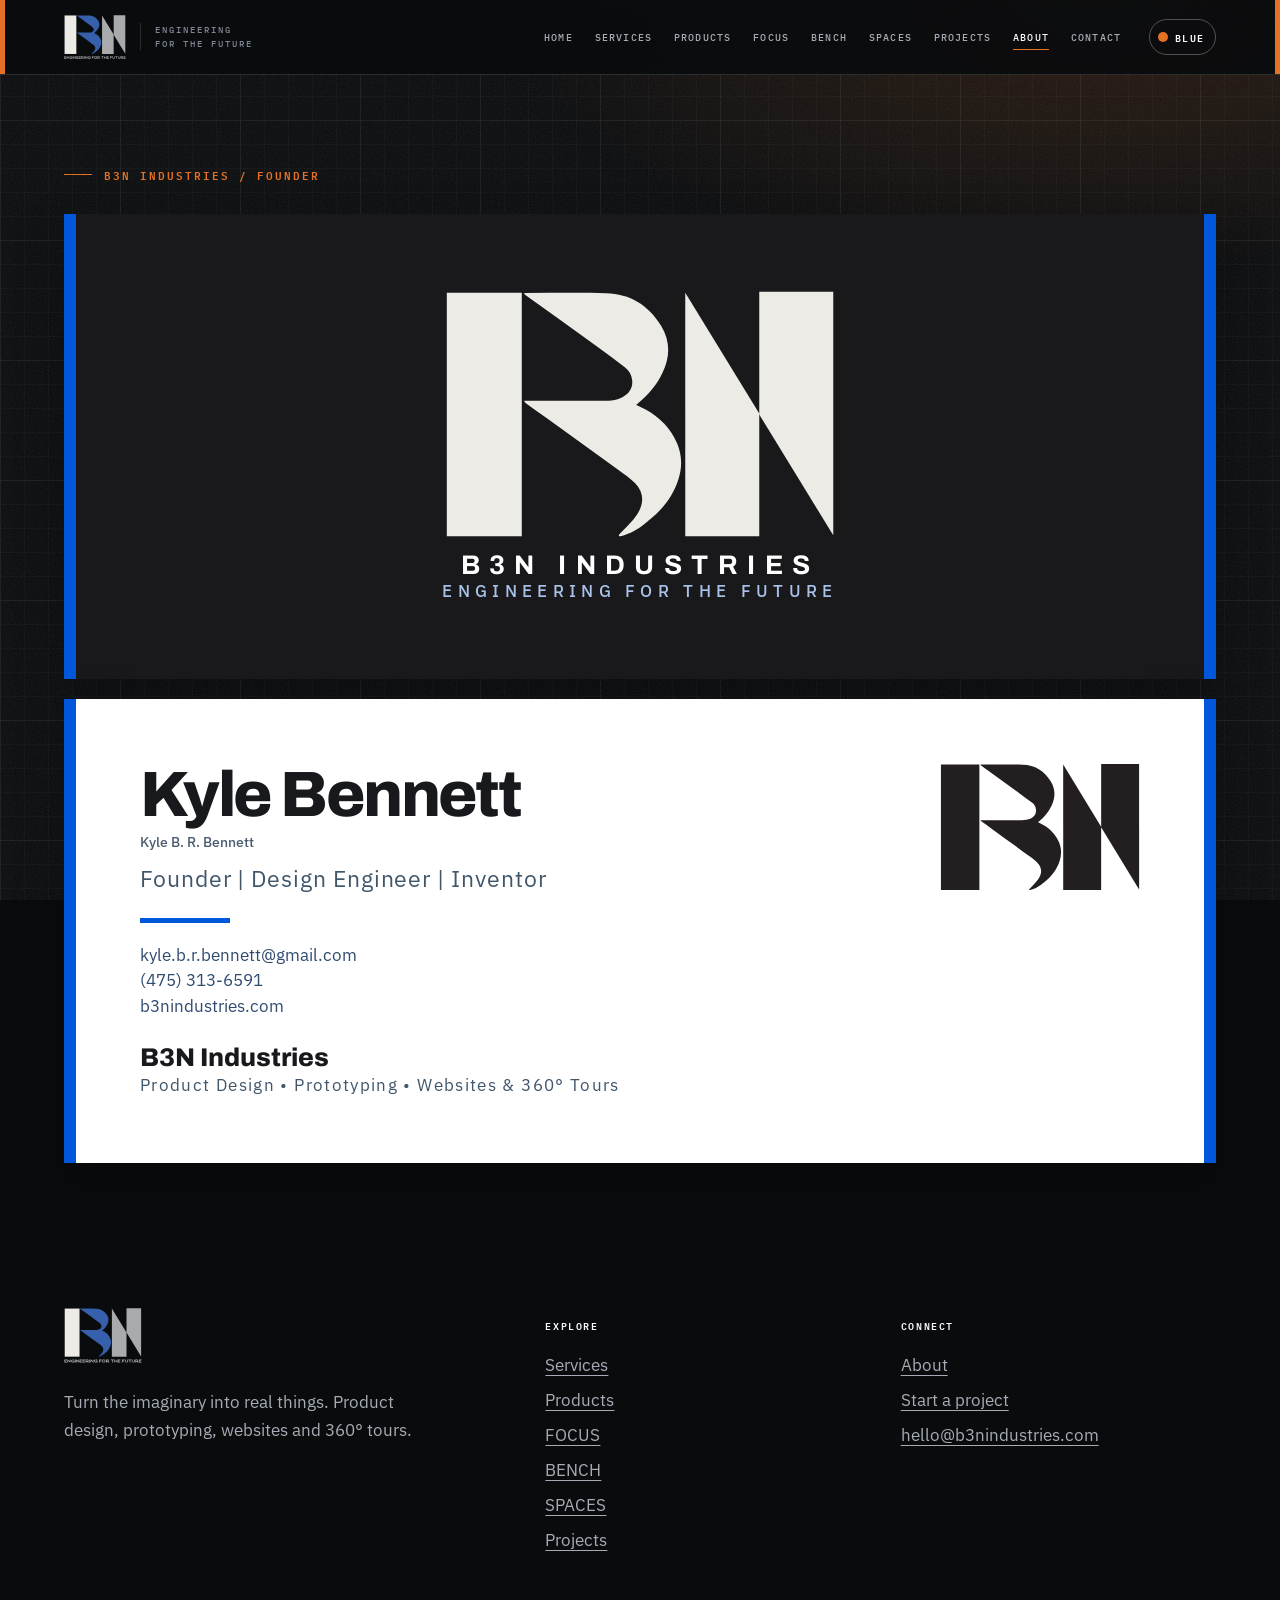
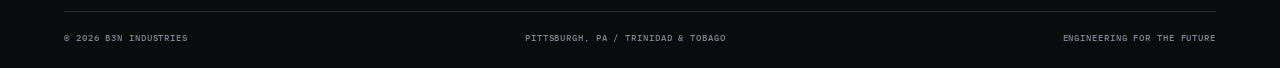
==== about.html @ bd6334d2 "Launch redesigned B3N website and FOCUS page Adds the complete company site, dedicated FOCUS page, B" ====
<!doctype html>
<html lang="en">
  <head>
    <meta charset="utf-8" />
    <meta name="viewport" content="width=device-width,initial-scale=1" />
    <title>
      Kyle Bennett | Founder, Design Engineer &amp; Inventor | B3N Industries
    </title>
    <meta
      name="description"
      content="Kyle B. R. Bennett is the founder, design engineer and inventor behind B3N Industries. View his business card and explore product design, prototyping, websites and 360° tours."
    />
    <meta name="robots" content="index,follow,max-image-preview:large" />
    <link rel="canonical" href="https://b3nindustries.com/about.html" />
    <meta property="og:type" content="profile" />
    <meta property="og:site_name" content="B3N Industries" />
    <meta
      property="og:title"
      content="Kyle Bennett | Founder, Design Engineer &amp; Inventor"
    />
    <meta
      property="og:description"
      content="Meet the founder of B3N Industries: product design, prototyping, websites and 360° tours."
    />
    <meta property="og:url" content="https://b3nindustries.com/about.html" />
    <meta
      property="og:image"
      content="https://b3nindustries.com/images/b3n-card-og.png"
    />
    <meta name="twitter:card" content="summary_large_image" />
    <meta name="theme-color" content="#090b0d" />
    <link
      rel="icon"
      href="images/brand/b3n-mark-bone.svg"
      type="image/svg+xml"
    />
    <link rel="preconnect" href="https://fonts.googleapis.com" />
    <link rel="preconnect" href="https://fonts.gstatic.com" crossorigin />
    <link
      href="https://fonts.googleapis.com/css2?family=Archivo:wdth,wght@100..125,400..900&amp;family=IBM+Plex+Mono:wght@400;500;600&amp;family=IBM+Plex+Sans:wght@300;400;500;600&amp;display=swap"
      rel="stylesheet"
    />
    <link rel="stylesheet" href="stylesheet.css" />
    <script>
      try {
        document.documentElement.classList.add("js");
        if (localStorage.getItem("b3n-theme") === "blue")
          document.documentElement.setAttribute("data-theme", "blue");
      } catch (e) {}
    </script>
    <script src="script.js" defer></script>
    <script type="application/ld+json">
      {
        "@context": "https://schema.org",
        "@type": "ProfilePage",
        "@id": "https://b3nindustries.com/about.html#profile",
        "url": "https://b3nindustries.com/about.html",
        "name": "Kyle Bennett at B3N Industries",
        "mainEntity": {
          "@type": "Person",
          "@id": "https://b3nindustries.com/about.html#kyle-bennett",
          "name": "Kyle B. R. Bennett",
          "alternateName": "Kyle Bennett",
          "url": "https://b3nindustries.com/about.html",
          "jobTitle": "Founder, Design Engineer and Inventor",
          "description": "Founder, design engineer and inventor at B3N Industries, working in product design, prototyping, websites and 360-degree tours.",
          "worksFor": { "@id": "https://b3nindustries.com/#organization" },
          "email": "kyle.b.r.bennett@gmail.com",
          "telephone": "+1-475-313-6591"
        }
      }
    </script>
  </head>
  <body>
    <a class="skip-link" href="#main-content">Skip to main content</a>
    <nav class="site-nav" aria-label="Main navigation">
      <div class="shell nav-inner">
        <a class="brand" href="index.html" aria-label="B3N Industries home"
          ><img
            src="images/brand/b3n-logo-onink.svg"
            alt="B3N Industries"
          /><span>Engineering<br />for the future</span></a
        ><button
          class="menu-toggle"
          type="button"
          data-menu-toggle
          aria-controls="primary-menu"
          aria-expanded="false"
        >
          Menu
        </button>
        <div class="nav-links" id="primary-menu" data-nav-links>
          <a href="index.html">Home</a><a href="services.html">Services</a
          ><a href="products.html">Products</a><a href="focus.html">FOCUS</a
          ><a href="bench.html">BENCH</a><a href="spaces.html">SPACES</a
          ><a href="projects.html">Projects</a
          ><a href="about.html" aria-current="page">About</a
          ><a href="contact.html">Contact</a>
        </div>
        <button
          class="theme-toggle"
          type="button"
          data-theme-toggle
          aria-label="Switch to blue theme"
        >
          <span class="theme-toggle__dot" aria-hidden="true"></span>
          <span class="t-blue">Blue</span><span class="t-signal">Orange</span>
        </button>
      </div>
    </nav>
    <main id="main-content" tabindex="-1" class="about-card-page">
      <div class="shell">
        <p class="eyebrow">B3N Industries / Founder</p>
        <div
          class="business-card business-card-front"
          aria-label="B3N Industries business card front"
        >
          <img
            src="images/brand/b3n-mark-bone.svg"
            alt="B3N Industries geometric BN logo"
          />
          <p>B3N Industries</p>
          <span>Engineering for the future</span>
        </div>
        <article
          class="business-card business-card-back"
          id="kyle-bennett"
          aria-labelledby="founder-name"
        >
          <div class="business-card-identity">
            <div>
              <h1 id="founder-name">Kyle Bennett</h1>
              <p class="founder-full-name">Kyle B. R. Bennett</p>
              <p class="founder-role">
                Founder <span aria-hidden="true">|</span> Design Engineer
                <span aria-hidden="true">|</span> Inventor
              </p>
              <div class="business-card-rule" aria-hidden="true"></div>
              <address>
                <a href="mailto:kyle.b.r.bennett@gmail.com"
                  >kyle.b.r.bennett@gmail.com</a
                ><a href="tel:+14753136591">(475) 313-6591</a
                ><a href="index.html">b3nindustries.com</a>
              </address>
            </div>
            <img
              src="images/brand/b3n-logo-black.svg"
              alt="B3N Industries logo"
            />
          </div>
          <div class="business-card-services">
            <h2>B3N Industries</h2>
            <p>
              Product Design <span aria-hidden="true">•</span> Prototyping
              <span aria-hidden="true">•</span> Websites &amp; 360° Tours
            </p>
          </div>
        </article>
      </div>
    </main>
    <footer>
      <div class="footer-grid">
        <div class="footer-brand">
          <img src="images/brand/b3n-logo-onink.svg" alt="B3N Industries" />
          <p>
            Turn the imaginary into real things. Product design, prototyping,
            websites and 360° tours.
          </p>
        </div>
        <div>
          <h2>Explore</h2>
          <ul>
            <li><a href="services.html">Services</a></li>
            <li><a href="products.html">Products</a></li>
            <li><a href="focus.html">FOCUS</a></li>
            <li><a href="bench.html">BENCH</a></li>
            <li><a href="spaces.html">SPACES</a></li>
            <li><a href="projects.html">Projects</a></li>
          </ul>
        </div>
        <div>
          <h2>Connect</h2>
          <ul>
            <li><a href="about.html">About</a></li>
            <li><a href="contact.html">Start a project</a></li>
            <li>
              <a href="mailto:hello@b3nindustries.com"
                >hello@b3nindustries.com</a
              >
            </li>
          </ul>
        </div>
      </div>
      <div class="footer-base">
        <span>© 2026 B3N Industries</span
        ><span>Pittsburgh, PA / Trinidad &amp; Tobago</span
        ><span>Engineering for the future</span>
      </div>
    </footer>
  </body>
</html>
---- stylesheet.css ----
:root {
  --ink: #090b0d;
  --ink-2: #111419;
  --paper: #f8f9fc;
  --muted: #a6acb5;
  --faint: #7e8792;
  --orange: #e57224;
  --blue: #0057d9;
  --site-accent: #e57224;
  --accent: var(--site-accent);
  --accent-ink: #17110d;
  --line: rgba(241, 238, 232, 0.15);
  --line-strong: rgba(241, 238, 232, 0.3);
  --display: "Archivo", "Arial Black", sans-serif;
  --body: "IBM Plex Sans", "Segoe UI", sans-serif;
  --mono: "IBM Plex Mono", ui-monospace, monospace;
  --gutter: clamp(20px, 5vw, 76px);
  --max: 1320px;
  --ease: cubic-bezier(0.22, 1, 0.36, 1);
}
[data-theme="blue"] {
  --site-accent: #4b91ff;
  --accent: var(--site-accent);
  --accent-ink: #081121;
}
[data-theme="orange"] {
  --site-accent: #e57224;
  --accent: var(--site-accent);
  --accent-ink: #17110d;
}
*,
*::before,
*::after {
  box-sizing: border-box;
}
html {
  scroll-behavior: smooth;
}
body {
  margin: 0;
  min-height: 100vh;
  background: var(--ink);
  color: var(--paper);
  font-family: var(--body);
  font-size: 17px;
  line-height: 1.65;
  -webkit-font-smoothing: antialiased;
}
/* Business-card signature: black face, white reverse, electric-blue edge. */
.site-nav,
.hero-visual,
.feature,
.founder,
.contact-grid {
  box-shadow:
    inset 5px 0 var(--accent),
    inset -5px 0 var(--accent);
}
.hero-visual .mark-assembly {
  border-radius: 0;
  border: 0;
  box-shadow: none;
}
.section:nth-of-type(even) {
  background: #0d1014;
  color: #f8f9fc;
  --muted: #a6acb5;
  --faint: #7e8792;
  --line: rgba(241, 238, 232, 0.15);
  --line-strong: rgba(241, 238, 232, 0.3);
  --ink: #090b0d;
  --ink-2: #111419;
  --paper: #f8f9fc;
  --accent: var(--site-accent);
  --accent-ink: #17110d;
}
.section:nth-of-type(even) .btn-solid {
  color: var(--accent-ink);
}
.section:nth-of-type(even) .feature-media {
  background: #101217;
}
.section:nth-of-type(even) .feature-media img {
  filter: none;
}
.section:nth-of-type(even) .founder-mark {
  background: #101217;
}
.section:nth-of-type(even) .service {
  background: #f8f9fc;
}
.card {
  border-top: 3px solid var(--accent);
}
.page-hero {
  border-inline: 5px solid var(--accent);
}
.signal {
  background: var(--accent);
  color: #fff;
}
.bench-workspace {
  display: grid;
  grid-template-columns: repeat(2, minmax(0, 1fr));
  gap: 24px;
  padding: clamp(24px, 4vw, 48px);
  border: 1px solid var(--line-strong);
  box-shadow:
    inset 5px 0 var(--blue),
    inset -5px 0 var(--blue);
  background: var(--ink-2);
}
.bench-workspace label {
  display: block;
  margin-bottom: 8px;
  color: var(--paper);
  font: 600 12px var(--mono);
}
.bench-workspace input,
.bench-workspace select {
  width: 100%;
  min-height: 46px;
  padding: 10px 12px;
  border: 1px solid var(--line-strong);
  border-radius: 0;
  background: var(--ink);
  color: var(--paper);
}
.bench-workspace .bench-wide {
  grid-column: 1/-1;
}
.bench-results {
  display: grid;
  grid-template-columns: repeat(3, minmax(0, 1fr));
  gap: 12px;
}
.bench-results output {
  display: block;
  padding: 18px;
  border: 1px solid var(--line-strong);
  overflow-wrap: anywhere;
}
.bench-results output strong {
  display: block;
  color: var(--accent);
  font: 700 clamp(1.3rem, 2.5vw, 2rem) var(--display);
}
.bench-results output span {
  color: var(--muted);
  font: 500 11px var(--mono);
  text-transform: uppercase;
}
.bench-note {
  color: var(--muted);
}
.bench-workspace input[type="search"] {
  font-size: clamp(1rem, 2vw, 1.2rem);
}
.bench-workspace input[type="search"]::placeholder {
  color: #9ea8b8;
}
.bench-results:empty {
  display: none;
}
.about-card-page {
  padding-block: clamp(42px, 7vw, 100px);
}
.about-card-page .eyebrow {
  margin-bottom: 30px;
}
.business-card {
  border-inline: clamp(7px, 1vw, 13px) solid var(--blue);
  box-shadow: 0 20px 45px rgba(0, 0, 0, 0.25);
}
.business-card-front {
  min-height: clamp(280px, 35vw, 490px);
  padding: clamp(36px, 6vw, 85px);
  display: flex;
  flex-direction: column;
  align-items: center;
  justify-content: center;
  background: #19191c;
  text-align: center;
}
.business-card-front img {
  width: min(50%, 390px);
  max-height: 260px;
}
.business-card-front p {
  margin: 12px 0 0;
  color: #fff;
  font: 700 clamp(1rem, 2.1vw, 1.7rem) var(--display);
  letter-spacing: 0.35em;
  text-transform: uppercase;
}
.business-card-front span {
  color: #a9c2e9;
  font: 500 clamp(0.75rem, 1.3vw, 1.1rem) var(--body);
  letter-spacing: 0.32em;
  text-transform: uppercase;
}
.business-card-back {
  min-height: clamp(330px, 35vw, 490px);
  margin-top: 20px;
  padding: clamp(28px, 5vw, 68px);
  background: #fff;
  color: #18191d;
  display: flex;
  flex-direction: column;
  justify-content: space-between;
}
.business-card-identity {
  display: flex;
  justify-content: space-between;
  gap: 28px;
}
.business-card-identity h1 {
  margin: 0;
  font: 800 clamp(2.4rem, 5vw, 5rem) / 1 var(--display);
  letter-spacing: -0.04em;
}
.founder-full-name {
  margin: 5px 0 0;
  color: #4b5c70;
  font: 500 0.9rem var(--body);
}
.business-card-identity .founder-role {
  margin: 8px 0 0;
  color: #40566b;
  font-size: clamp(0.9rem, 2vw, 1.45rem);
  letter-spacing: 0.04em;
}
.business-card-identity > img {
  width: clamp(95px, 19vw, 200px);
  align-self: flex-start;
}
.business-card-rule {
  width: 90px;
  height: 5px;
  margin-block: 20px;
  background: var(--blue);
}
.business-card address {
  display: flex;
  flex-direction: column;
  font-style: normal;
  line-height: 1.5;
}
.business-card address a {
  color: #304b70;
  text-decoration: none;
  overflow-wrap: anywhere;
}
.business-card address a:hover {
  text-decoration: underline;
}
.business-card-services h2 {
  margin: 25px 0 0;
  font: 800 clamp(1.25rem, 2vw, 1.9rem) var(--display);
}
.business-card-services p {
  margin: 0;
  color: #40566b;
  letter-spacing: 0.08em;
}
@media (max-width: 580px) {
  .bench-workspace,
  .bench-results {
    grid-template-columns: 1fr;
  }
  .business-card-identity > img {
    width: 75px;
  }
  .business-card-front img {
    width: 70%;
  }
  .business-card-front p,
  .business-card-front span {
    letter-spacing: 0.14em;
  }
  .business-card-services p {
    letter-spacing: 0;
  }
}
body::before {
  content: "";
  position: fixed;
  inset: 0;
  z-index: -2;
  background:
    radial-gradient(
      70% 45% at 86% 0%,
      color-mix(in srgb, var(--accent) 15%, transparent),
      transparent 70%
    ),
    linear-gradient(rgba(167, 169, 172, 0.04) 1px, transparent 1px),
    linear-gradient(90deg, rgba(167, 169, 172, 0.04) 1px, transparent 1px),
    linear-gradient(rgba(167, 169, 172, 0.07) 1px, transparent 1px),
    linear-gradient(90deg, rgba(167, 169, 172, 0.07) 1px, transparent 1px);
  background-size:
    auto,
    24px 24px,
    24px 24px,
    120px 120px,
    120px 120px;
}
body::after {
  content: "";
  position: fixed;
  inset: 0;
  z-index: -1;
  pointer-events: none;
  opacity: 0.24;
  background: url("images/grain.svg");
}
img,
svg {
  max-width: 100%;
  height: auto;
}
a {
  color: inherit;
}
button,
input,
textarea,
select {
  font: inherit;
}
.skip-link {
  position: fixed;
  top: 12px;
  left: 12px;
  z-index: 1000;
  padding: 10px 14px;
  background: var(--accent);
  color: var(--accent-ink);
  font: 600 11px var(--mono);
  letter-spacing: 0.12em;
  text-transform: uppercase;
  text-decoration: none;
  transform: translateY(calc(-100% - 24px));
}
.skip-link:focus {
  transform: none;
}
:where(a, button, input, textarea, select):focus-visible {
  outline: 2px solid var(--accent);
  outline-offset: 4px;
}
main:focus {
  outline: 0;
}
.shell {
  width: min(var(--max), calc(100% - 2 * var(--gutter)));
  margin-inline: auto;
}
.site-nav {
  position: sticky;
  top: 0;
  z-index: 100;
  border-bottom: 1px solid var(--line);
  background: rgba(9, 11, 13, 0.88);
  backdrop-filter: blur(16px);
}
.nav-inner {
  min-height: 74px;
  display: flex;
  align-items: center;
  gap: 28px;
}
.brand {
  display: flex;
  align-items: center;
  gap: 14px;
  margin-right: auto;
  text-decoration: none;
}
.brand img {
  width: 62px;
}
.brand span {
  padding-left: 14px;
  border-left: 1px solid var(--line);
  color: var(--faint);
  font: 500 9px/1.5 var(--mono);
  letter-spacing: 0.22em;
  text-transform: uppercase;
}
.nav-links {
  display: flex;
  align-items: center;
  gap: clamp(13px, 1.7vw, 26px);
}
.nav-links a {
  position: relative;
  padding: 8px 0;
  color: var(--muted);
  font: 500 10px var(--mono);
  letter-spacing: 0.12em;
  text-decoration: none;
  text-transform: uppercase;
  white-space: nowrap;
}
.nav-links a:hover,
.nav-links a[aria-current="page"] {
  color: var(--paper);
}
.nav-links a[aria-current="page"]::after {
  content: "";
  position: absolute;
  left: 0;
  right: 0;
  bottom: 2px;
  height: 1px;
  background: var(--accent);
}
.theme-toggle,
.menu-toggle {
  border: 1px solid var(--line-strong);
  background: transparent;
  color: var(--paper);
  cursor: pointer;
  font: 600 10px var(--mono);
  letter-spacing: 0.12em;
  text-transform: uppercase;
}
.theme-toggle {
  display: flex;
  align-items: center;
  gap: 7px;
  min-height: 36px;
  padding: 6px 11px 6px 8px;
  border-radius: 999px;
}
.theme-toggle__dot {
  width: 10px;
  height: 10px;
  border-radius: 50%;
  background: var(--accent);
}
.theme-toggle .t-blue {
  display: inline;
}
.theme-toggle .t-signal {
  display: none;
}
[data-theme="blue"] .theme-toggle .t-blue {
  display: none;
}
[data-theme="blue"] .theme-toggle .t-signal {
  display: inline;
}
.theme-shift,
.theme-shift *,
.theme-shift *::before,
.theme-shift *::after {
  transition:
    background-color 0.42s ease,
    border-color 0.42s ease,
    color 0.42s ease,
    fill 0.42s ease,
    stroke 0.42s ease !important;
}
.menu-toggle {
  display: none;
  padding: 9px 12px;
}
.eyebrow {
  display: flex;
  align-items: center;
  gap: 12px;
  margin: 0 0 20px;
  color: var(--accent);
  font: 600 11px var(--mono);
  letter-spacing: 0.18em;
  text-transform: uppercase;
}
.eyebrow::before {
  content: "";
  width: 28px;
  height: 1px;
  background: currentColor;
}
.eyebrow-center {
  justify-content: center;
}
.display-title {
  margin: 0;
  font-family: var(--display);
  font-size: clamp(3.4rem, 8.5vw, 8.5rem);
  font-variation-settings:
    "wdth" 112,
    "wght" 900;
  font-weight: 900;
  letter-spacing: -0.055em;
  line-height: 0.83;
  text-transform: uppercase;
}
.display-title .outline {
  color: transparent;
  -webkit-text-stroke: 1px var(--paper);
}
.hero {
  min-height: calc(100vh - 75px);
  display: grid;
  grid-template-columns: minmax(0, 1.05fr) minmax(360px, 0.75fr);
  align-items: center;
  gap: clamp(40px, 7vw, 110px);
  padding-block: clamp(76px, 11vw, 150px);
}
.hero-copy > p:not(.eyebrow) {
  max-width: 700px;
  margin: 32px 0 0;
  color: var(--muted);
  font-size: clamp(1.05rem, 1.6vw, 1.35rem);
}
.hero-copy strong {
  color: var(--paper);
  font-weight: 500;
}
.actions {
  display: flex;
  flex-wrap: wrap;
  gap: 12px;
  margin-top: 34px;
}
.btn {
  display: inline-flex;
  align-items: center;
  justify-content: space-between;
  gap: 25px;
  min-width: 210px;
  padding: 15px 18px;
  border: 1px solid var(--line-strong);
  font: 600 11px var(--mono);
  letter-spacing: 0.12em;
  text-decoration: none;
  text-transform: uppercase;
  transition: 0.25s var(--ease);
}
.btn:hover {
  transform: translateY(-2px);
  border-color: var(--accent);
}
.btn-solid {
  background: var(--accent);
  border-color: var(--accent);
  color: var(--accent-ink);
}
.hero-visual {
  position: relative;
  min-height: 540px;
  display: grid;
  place-items: center;
  border: 1px solid var(--line);
  background: linear-gradient(
    145deg,
    rgba(255, 255, 255, 0.03),
    transparent 55%
  );
}
.hero-visual::before,
.hero-visual::after {
  content: "";
  position: absolute;
  background: var(--line);
}
.hero-visual::before {
  left: 10%;
  right: 10%;
  top: 50%;
  height: 1px;
}
.hero-visual::after {
  top: 10%;
  bottom: 10%;
  left: 50%;
  width: 1px;
}
.mark-assembly {
  position: relative;
  z-index: 1;
  width: min(70%, 370px);
  aspect-ratio: 1;
  display: grid;
  place-items: center;
  border: 1px solid var(--line);
  border-radius: 50%;
  box-shadow: 0 0 80px color-mix(in srgb, var(--accent) 14%, transparent);
}
.mark-assembly img {
  width: 72%;
  filter: drop-shadow(0 18px 25px rgba(0, 0, 0, 0.4));
}
.orbit-label {
  position: absolute;
  color: var(--faint);
  font: 500 9px var(--mono);
  letter-spacing: 0.16em;
  text-transform: uppercase;
}
.orbit-label.a {
  top: 24px;
  left: 24px;
}
.orbit-label.b {
  right: 24px;
  bottom: 24px;
}
.orbit-label.c {
  left: 24px;
  bottom: 24px;
  color: var(--accent);
}
.signal {
  overflow: hidden;
  border-block: 1px solid var(--line);
  background: var(--accent) url("images/background-candidate1.png") center /
    cover;
  color: #fff;
}
[data-theme="blue"] .signal {
  background-image: url("images/background2.png");
}
.signal-track {
  display: flex;
  width: max-content;
  animation: ticker 30s linear infinite;
}
.signal span {
  padding: 12px 0;
  font: 700 11px var(--mono);
  letter-spacing: 0.18em;
  text-transform: uppercase;
}
.signal i {
  padding-inline: 22px;
  font-style: normal;
}
@keyframes ticker {
  to {
    transform: translateX(-50%);
  }
}
.section {
  padding-block: clamp(76px, 10vw, 140px);
  border-bottom: 1px solid var(--line);
}
.section-head {
  display: grid;
  grid-template-columns: 0.65fr 1.35fr;
  gap: 40px;
  margin-bottom: clamp(42px, 6vw, 76px);
}
.section-head h2,
.page-hero h1 {
  margin: 0;
  font-family: var(--display);
  font-weight: 850;
  letter-spacing: -0.04em;
  line-height: 0.95;
  text-transform: uppercase;
}
.section-head h2 {
  font-size: clamp(2.3rem, 5vw, 5rem);
}
.section-head p {
  max-width: 680px;
  margin: 0;
  color: var(--muted);
  font-size: 1.1rem;
}
.cards {
  display: grid;
  grid-template-columns: repeat(3, 1fr);
  border-top: 1px solid var(--line);
  border-left: 1px solid var(--line);
}
.card {
  min-height: 310px;
  padding: clamp(25px, 3vw, 42px);
  border-right: 1px solid var(--line);
  border-bottom: 1px solid var(--line);
}
.card .num {
  color: var(--accent);
  font: 500 10px var(--mono);
  letter-spacing: 0.16em;
}
.card h3 {
  margin: 72px 0 16px;
  font: 750 clamp(1.45rem, 2.4vw, 2.2rem) / 1.05 var(--display);
  text-transform: uppercase;
}
.card p {
  margin: 0;
  color: var(--muted);
}
.card a {
  display: inline-block;
  margin-top: 22px;
  color: var(--paper);
  font: 600 10px var(--mono);
  letter-spacing: 0.12em;
  text-transform: uppercase;
  text-underline-offset: 5px;
}
.feature {
  display: grid;
  grid-template-columns: 1fr 1fr;
  gap: 0;
  border: 1px solid var(--line);
}
.feature-copy {
  padding: clamp(32px, 5vw, 72px);
}
.feature-copy h2 {
  margin: 0 0 24px;
  font: 850 clamp(2.5rem, 5vw, 5.5rem) / 0.9 var(--display);
  letter-spacing: -0.04em;
  text-transform: uppercase;
}
.feature-copy p {
  color: var(--muted);
}
.feature-media {
  min-height: 520px;
  display: grid;
  place-items: center;
  background:
    radial-gradient(
      circle,
      color-mix(in srgb, var(--accent) 17%, transparent),
      transparent 62%
    ),
    var(--ink-2);
  border-left: 1px solid var(--line);
}
.feature-media img {
  width: min(65%, 340px);
}
.project-list {
  border-top: 1px solid var(--line);
}
.project-row {
  display: grid;
  grid-template-columns: 70px minmax(180px, 0.6fr) 1fr auto;
  gap: 24px;
  align-items: center;
  padding: 25px 0;
  border-bottom: 1px solid var(--line);
  text-decoration: none;
}
.project-row .id {
  color: var(--accent);
  font: 500 10px var(--mono);
}
.project-row h3 {
  margin: 0;
  font: 700 clamp(1.2rem, 2vw, 1.7rem) var(--display);
  text-transform: uppercase;
}
.project-row p {
  margin: 0;
  color: var(--muted);
}
.project-row .arrow {
  font-size: 1.5rem;
}
.project-row:hover h3 {
  color: var(--accent);
}
.page-hero {
  padding-block: clamp(90px, 13vw, 180px) clamp(65px, 9vw, 120px);
  border-bottom: 1px solid var(--line);
}
.page-hero h1 {
  max-width: 1050px;
  font-size: clamp(3.4rem, 8vw, 8rem);
}
.page-hero .lede {
  max-width: 800px;
  margin: 32px 0 0;
  color: var(--muted);
  font-size: clamp(1.1rem, 2vw, 1.45rem);
}
.content-grid {
  display: grid;
  grid-template-columns: minmax(190px, 0.35fr) 1fr;
  gap: clamp(36px, 8vw, 130px);
}
.side-note {
  color: var(--faint);
  font: 500 10px/1.8 var(--mono);
  letter-spacing: 0.12em;
  text-transform: uppercase;
}
.prose h2 {
  margin: 0 0 25px;
  font: 800 clamp(2rem, 4vw, 4rem) / 1 var(--display);
  letter-spacing: -0.03em;
  text-transform: uppercase;
}
.prose h3 {
  margin: 38px 0 12px;
  font: 700 1.35rem var(--display);
  text-transform: uppercase;
}
.prose p,
.prose li {
  color: var(--muted);
}
.prose p {
  max-width: 800px;
}
.service-grid {
  display: grid;
  grid-template-columns: repeat(2, 1fr);
  gap: 1px;
  background: var(--line);
  border: 1px solid var(--line);
}
.service {
  padding: clamp(28px, 4vw, 52px);
  background: var(--ink);
}
.service .label {
  color: var(--accent);
  font: 500 10px var(--mono);
  letter-spacing: 0.14em;
}
.service h2,
.service h3 {
  margin: 35px 0 15px;
  font: 750 clamp(1.5rem, 3vw, 2.6rem) / 1 var(--display);
  text-transform: uppercase;
}
.service p {
  color: var(--muted);
}
.tag-list {
  display: flex;
  flex-wrap: wrap;
  gap: 8px;
  margin-top: 22px;
}
.tag {
  padding: 7px 10px;
  border: 1px solid var(--line);
  color: var(--faint);
  font: 500 9px var(--mono);
  letter-spacing: 0.1em;
  text-transform: uppercase;
}
.founder {
  display: grid;
  grid-template-columns: 0.8fr 1.2fr;
  border: 1px solid var(--line);
}
.founder-mark {
  min-height: 420px;
  display: grid;
  place-items: center;
  background: var(--ink-2);
}
.founder-mark img {
  width: min(52%, 260px);
}
.founder-copy {
  padding: clamp(36px, 6vw, 80px);
  border-left: 1px solid var(--line);
}
.founder-copy h2 {
  margin: 0 0 24px;
  font: 800 clamp(2.2rem, 4.7vw, 4.7rem) / 0.95 var(--display);
  text-transform: uppercase;
}
.founder-copy p {
  color: var(--muted);
}
.contact-grid {
  display: grid;
  grid-template-columns: 1.2fr 0.8fr;
  gap: 1px;
  background: var(--line);
  border: 1px solid var(--line);
}
.contact-panel {
  padding: clamp(30px, 5vw, 70px);
  background: var(--ink);
}
.contact-panel h2 {
  margin: 0 0 24px;
  font: 800 clamp(2rem, 4vw, 4rem) / 1 var(--display);
  text-transform: uppercase;
}
.contact-panel p {
  color: var(--muted);
}
.email {
  display: inline-block;
  margin-top: 18px;
  color: var(--accent);
  font: 600 clamp(1rem, 2vw, 1.35rem) var(--mono);
  overflow-wrap: anywhere;
}
.cta {
  text-align: center;
  padding-block: clamp(80px, 12vw, 160px);
}
.cta h2 {
  max-width: 1000px;
  margin: 0 auto;
  font: 850 clamp(3rem, 7vw, 7rem) / 0.88 var(--display);
  letter-spacing: -0.05em;
  text-transform: uppercase;
}
.cta p {
  max-width: 660px;
  margin: 30px auto;
  color: var(--muted);
}
.cta .actions {
  justify-content: center;
}
footer {
  padding: 55px var(--gutter) 25px;
}
.footer-grid {
  width: min(var(--max), 100%);
  margin: auto;
  display: grid;
  grid-template-columns: 1.4fr 1fr 1fr;
  gap: 40px;
}
.footer-brand img {
  width: 78px;
}
.footer-brand p {
  max-width: 380px;
  color: var(--muted);
}
footer h2 {
  font: 600 10px var(--mono);
  letter-spacing: 0.16em;
  text-transform: uppercase;
}
footer ul {
  padding: 0;
  list-style: none;
}
footer li {
  margin: 7px 0;
}
footer a {
  color: var(--muted);
  text-underline-offset: 4px;
}
.footer-base {
  width: min(var(--max), 100%);
  margin: 40px auto 0;
  padding-top: 20px;
  border-top: 1px solid var(--line);
  display: flex;
  justify-content: space-between;
  gap: 20px;
  color: var(--faint);
  font: 500 9px var(--mono);
  letter-spacing: 0.1em;
  text-transform: uppercase;
}
@media (max-width: 1040px) {
  .hero {
    grid-template-columns: 1fr;
  }
  .hero-visual {
    min-height: 460px;
  }
  .cards {
    grid-template-columns: 1fr 1fr;
  }
  .feature {
    grid-template-columns: 1fr;
  }
  .feature-media {
    border-left: 0;
    border-top: 1px solid var(--line);
  }
  .nav-links {
    gap: 12px;
  }
  .nav-links a {
    font-size: 9px;
  }
}
@media (max-width: 820px) {
  .brand span {
    display: none;
  }
  .menu-toggle {
    display: block;
  }
  .js .nav-links {
    position: absolute;
    top: 74px;
    left: 0;
    right: 0;
    display: none;
    flex-direction: column;
    align-items: stretch;
    padding: 18px var(--gutter) 26px;
    border-bottom: 1px solid var(--line);
    background: #090b0d;
  }
  .js .nav-links.is-open {
    display: flex;
  }
  .nav-links a {
    padding: 10px 0;
  }
  .theme-toggle {
    margin-left: auto;
  }
  .section-head,
  .content-grid,
  .founder,
  .contact-grid {
    grid-template-columns: 1fr;
  }
  .founder-copy {
    border-left: 0;
    border-top: 1px solid var(--line);
  }
  .project-row {
    grid-template-columns: 50px 1fr auto;
  }
  .project-row p {
    grid-column: 2/4;
  }
  .footer-grid {
    grid-template-columns: 1fr 1fr;
  }
  .footer-brand {
    grid-column: 1/-1;
  }
}
@media (max-width: 580px) {
  body {
    font-size: 16px;
  }
  .brand img {
    width: 55px;
  }
  .hero {
    min-height: auto;
  }
  .hero-visual {
    min-height: 360px;
  }
  .cards,
  .service-grid {
    grid-template-columns: 1fr;
  }
  .card {
    min-height: auto;
  }
  .card h3 {
    margin-top: 40px;
  }
  .feature-media {
    min-height: 360px;
  }
  .project-row {
    gap: 12px;
  }
  .footer-grid {
    grid-template-columns: 1fr;
  }
  .footer-brand {
    grid-column: auto;
  }
  .footer-base {
    flex-direction: column;
  }
  .display-title {
    font-size: clamp(3rem, 18vw, 5.2rem);
  }
}
@media (prefers-reduced-motion: reduce) {
  html {
    scroll-behavior: auto;
  }
  .signal-track {
    animation: none;
  }
  *,
  *::before,
  *::after {
    transition-duration: 0.01ms !important;
  }
}
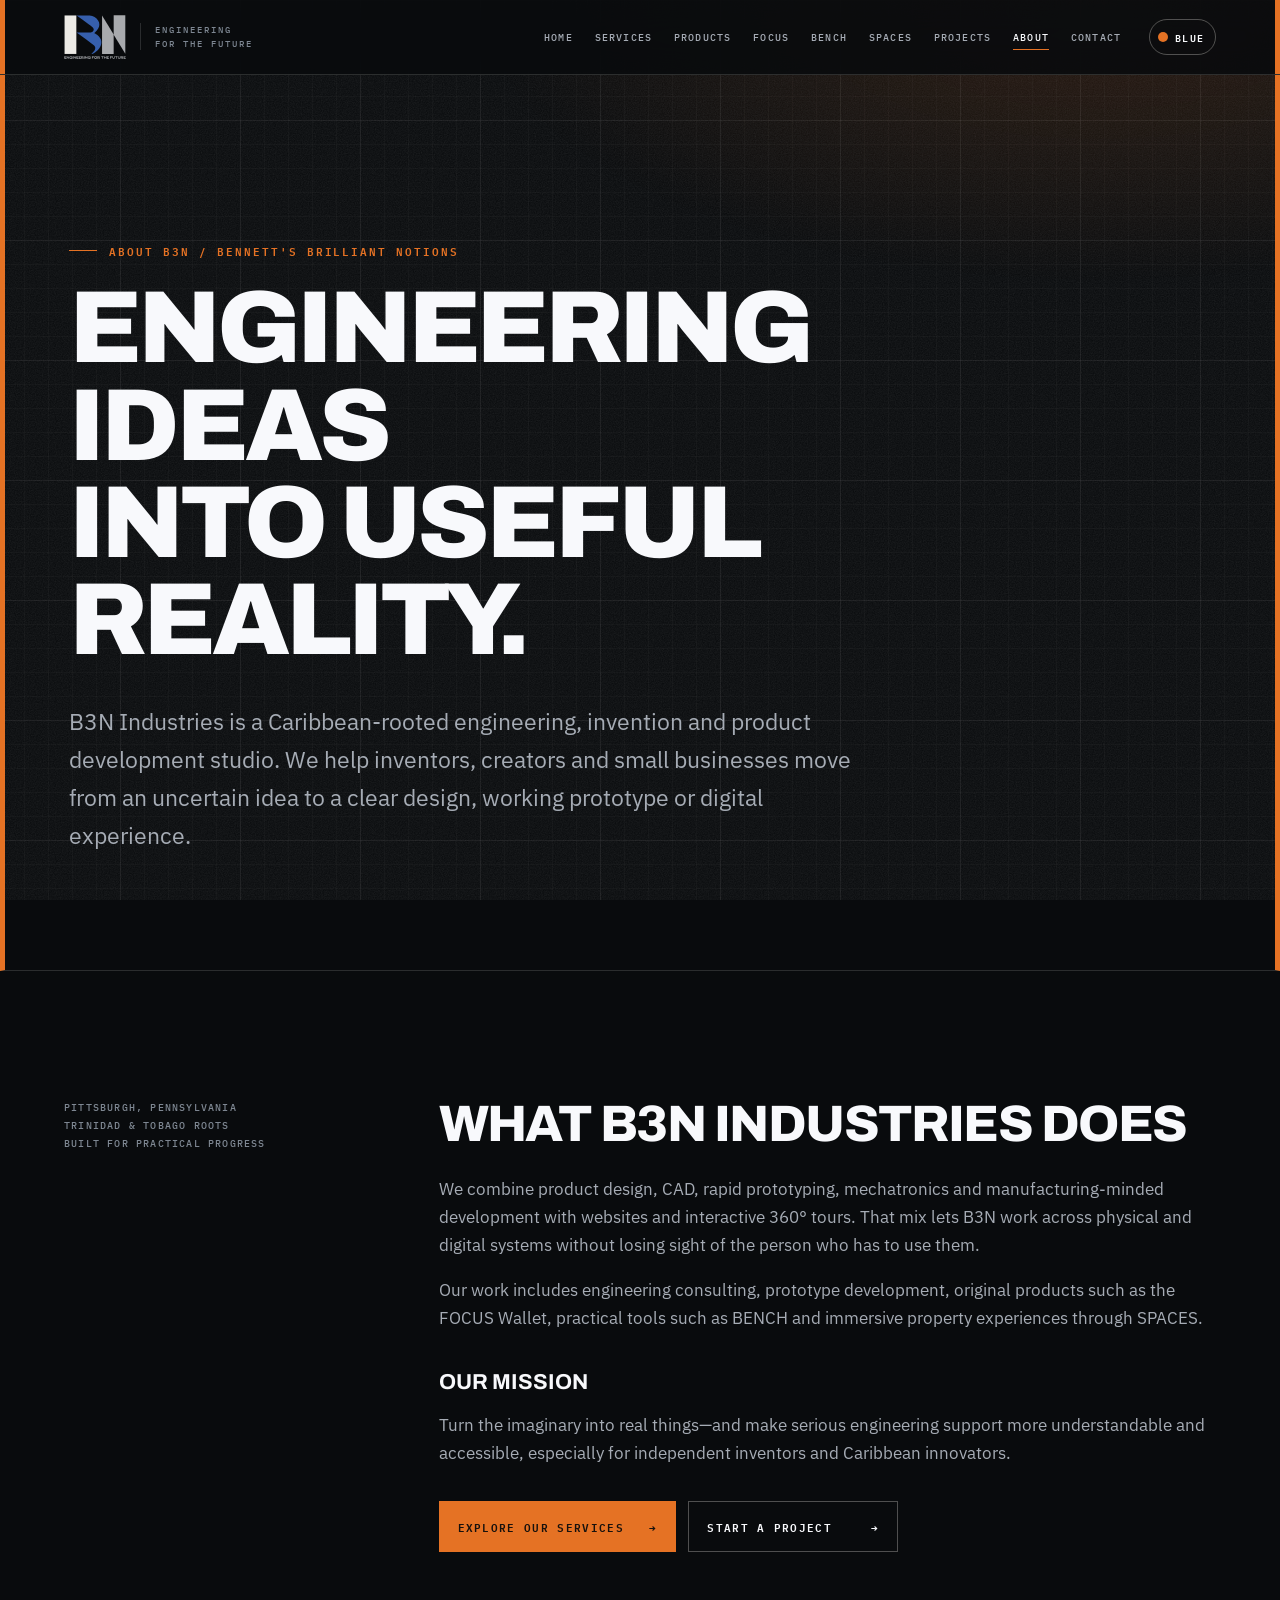
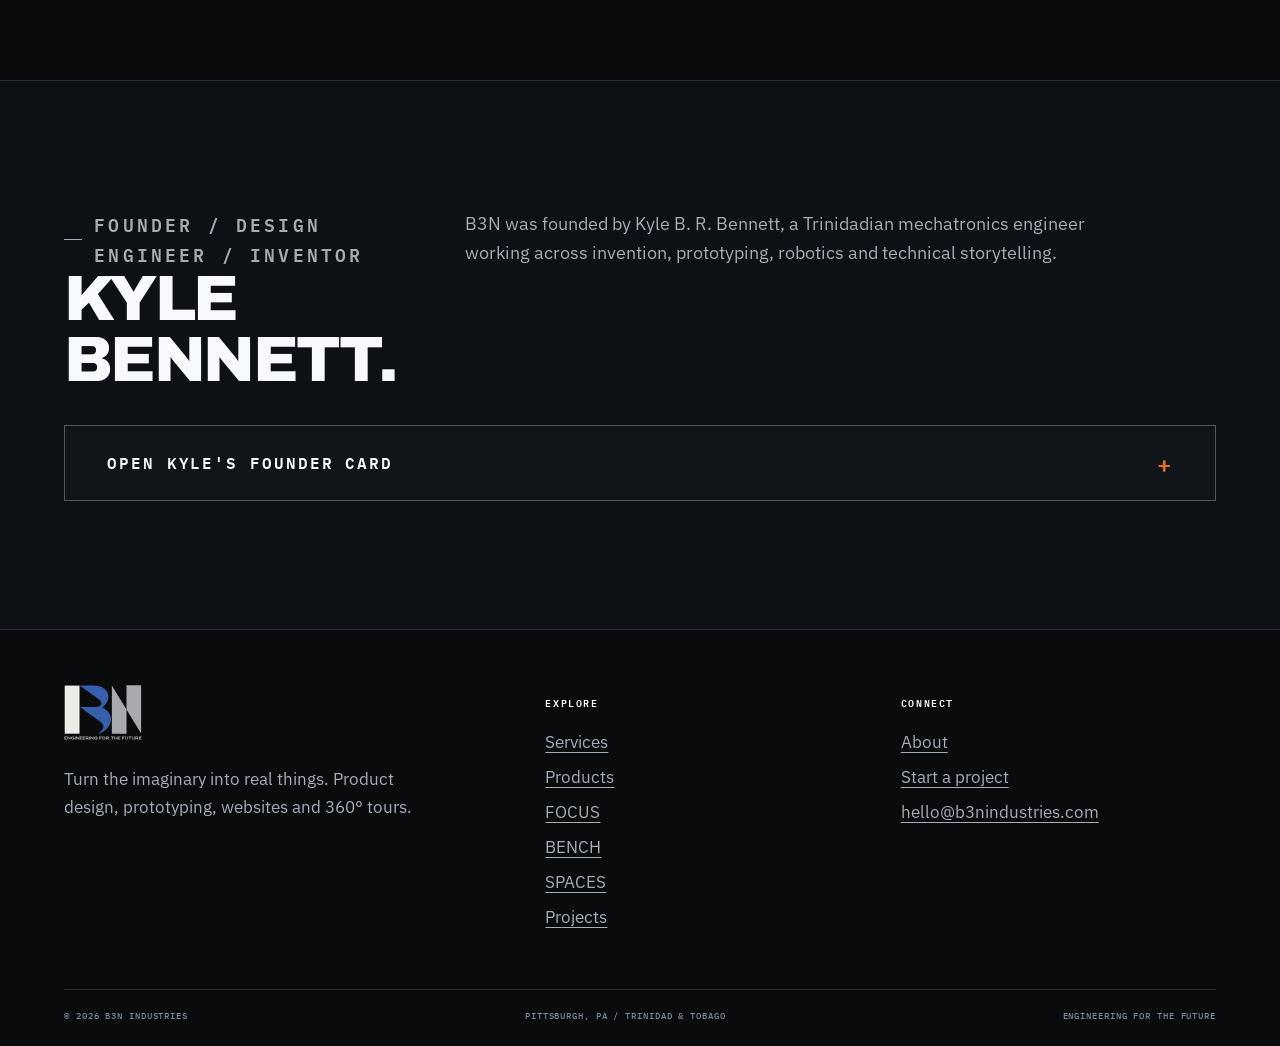
==== commit 242fddfe: "Fixes" ====
--- a/about.html
+++ b/about.html
@@ -3,24 +3,22 @@
   <head>
     <meta charset="utf-8" />
     <meta name="viewport" content="width=device-width,initial-scale=1" />
-    <title>
-      Kyle Bennett | Founder, Design Engineer &amp; Inventor | B3N Industries
-    </title>
+    <title>About B3N Industries | Engineering Studio &amp; Kyle Bennett</title>
     <meta
       name="description"
-      content="Kyle B. R. Bennett is the founder, design engineer and inventor behind B3N Industries. View his business card and explore product design, prototyping, websites and 360° tours."
+      content="B3N Industries is a Caribbean-rooted engineering and product development studio founded by mechatronics engineer and inventor Kyle B. R. Bennett. Explore our mission, capabilities and founder."
     />
     <meta name="robots" content="index,follow,max-image-preview:large" />
     <link rel="canonical" href="https://b3nindustries.com/about.html" />
-    <meta property="og:type" content="profile" />
+    <meta property="og:type" content="website" />
     <meta property="og:site_name" content="B3N Industries" />
     <meta
       property="og:title"
-      content="Kyle Bennett | Founder, Design Engineer &amp; Inventor"
+      content="About B3N Industries | Engineering for the Future"
     />
     <meta
       property="og:description"
-      content="Meet the founder of B3N Industries: product design, prototyping, websites and 360° tours."
+      content="A Caribbean-rooted engineering studio turning ideas into products, prototypes and digital experiences."
     />
     <meta property="og:url" content="https://b3nindustries.com/about.html" />
     <meta
@@ -52,22 +50,41 @@
     <script type="application/ld+json">
       {
         "@context": "https://schema.org",
-        "@type": "ProfilePage",
-        "@id": "https://b3nindustries.com/about.html#profile",
-        "url": "https://b3nindustries.com/about.html",
-        "name": "Kyle Bennett at B3N Industries",
-        "mainEntity": {
-          "@type": "Person",
-          "@id": "https://b3nindustries.com/about.html#kyle-bennett",
-          "name": "Kyle B. R. Bennett",
-          "alternateName": "Kyle Bennett",
-          "url": "https://b3nindustries.com/about.html",
-          "jobTitle": "Founder, Design Engineer and Inventor",
-          "description": "Founder, design engineer and inventor at B3N Industries, working in product design, prototyping, websites and 360-degree tours.",
-          "worksFor": { "@id": "https://b3nindustries.com/#organization" },
-          "email": "kyle.b.r.bennett@gmail.com",
-          "telephone": "+1-475-313-6591"
-        }
+        "@graph": [
+          {
+            "@type": "AboutPage",
+            "@id": "https://b3nindustries.com/about.html#about",
+            "url": "https://b3nindustries.com/about.html",
+            "name": "About B3N Industries",
+            "description": "Company profile for B3N Industries, a Caribbean-rooted engineering and product development studio serving inventors, creators and businesses.",
+            "mainEntity": { "@id": "https://b3nindustries.com/#organization" }
+          },
+          {
+            "@type": "Organization",
+            "@id": "https://b3nindustries.com/#organization",
+            "name": "B3N Industries",
+            "url": "https://b3nindustries.com/",
+            "logo": "https://b3nindustries.com/images/brand/b3n-logo-onink.svg",
+            "description": "A Caribbean-rooted engineering, product design and prototyping studio working across physical products, websites and interactive 360-degree experiences.",
+            "founder": {
+              "@id": "https://b3nindustries.com/about.html#kyle-bennett"
+            },
+            "areaServed": ["United States", "Trinidad and Tobago"]
+          },
+          {
+            "@type": "Person",
+            "@id": "https://b3nindustries.com/about.html#kyle-bennett",
+            "name": "Kyle B. R. Bennett",
+            "alternateName": "Kyle Bennett",
+            "url": "https://kylebrbennett.com",
+            "sameAs": ["https://kylebrbennett.com"],
+            "jobTitle": "Founder, Design Engineer and Inventor",
+            "description": "Trinidadian mechatronics engineer, inventor and founder of B3N Industries, based in Pittsburgh, Pennsylvania.",
+            "worksFor": { "@id": "https://b3nindustries.com/#organization" },
+            "email": "kyle.b.r.bennett@gmail.com",
+            "telephone": "+1-475-313-6591"
+          }
+        ]
       }
     </script>
   </head>
@@ -108,55 +125,133 @@
         </button>
       </div>
     </nav>
-    <main id="main-content" tabindex="-1" class="about-card-page">
-      <div class="shell">
-        <p class="eyebrow">B3N Industries / Founder</p>
-        <div
-          class="business-card business-card-front"
-          aria-label="B3N Industries business card front"
-        >
-          <img
-            src="images/brand/b3n-mark-bone.svg"
-            alt="B3N Industries geometric BN logo"
-          />
-          <p>B3N Industries</p>
-          <span>Engineering for the future</span>
-        </div>
-        <article
-          class="business-card business-card-back"
-          id="kyle-bennett"
-          aria-labelledby="founder-name"
-        >
-          <div class="business-card-identity">
+    <main id="main-content" tabindex="-1">
+      <header class="page-hero">
+        <div class="shell">
+          <p class="eyebrow">About B3N / Bennett's Brilliant Notions</p>
+          <h1>Engineering ideas<br />into useful reality.</h1>
+          <p class="lede">
+            B3N Industries is a Caribbean-rooted engineering, invention and
+            product development studio. We help inventors, creators and small
+            businesses move from an uncertain idea to a clear design, working
+            prototype or digital experience.
+          </p>
+        </div>
+      </header>
+
+      <section class="section">
+        <div class="shell content-grid">
+          <div class="side-note">
+            Pittsburgh, Pennsylvania<br />Trinidad &amp; Tobago roots<br />Built
+            for practical progress
+          </div>
+          <div class="prose">
+            <h2>What B3N Industries does</h2>
+            <p>
+              We combine product design, CAD, rapid prototyping, mechatronics
+              and manufacturing-minded development with websites and interactive
+              360° tours. That mix lets B3N work across physical and digital
+              systems without losing sight of the person who has to use them.
+            </p>
+            <p>
+              Our work includes engineering consulting, prototype development,
+              original products such as the FOCUS Wallet, practical tools such
+              as BENCH and immersive property experiences through SPACES.
+            </p>
+            <h3>Our mission</h3>
+            <p>
+              Turn the imaginary into real things—and make serious engineering
+              support more understandable and accessible, especially for
+              independent inventors and Caribbean innovators.
+            </p>
+            <div class="actions">
+              <a class="btn btn-solid" href="services.html"
+                >Explore our services <span aria-hidden="true">→</span></a
+              ><a class="btn" href="contact.html"
+                >Start a project <span aria-hidden="true">→</span></a
+              >
+            </div>
+          </div>
+        </div>
+      </section>
+
+      <section class="section founder-section" id="founder">
+        <div class="shell">
+          <div class="section-head">
             <div>
-              <h1 id="founder-name">Kyle Bennett</h1>
-              <p class="founder-full-name">Kyle B. R. Bennett</p>
-              <p class="founder-role">
-                Founder <span aria-hidden="true">|</span> Design Engineer
-                <span aria-hidden="true">|</span> Inventor
-              </p>
-              <div class="business-card-rule" aria-hidden="true"></div>
-              <address>
-                <a href="mailto:kyle.b.r.bennett@gmail.com"
-                  >kyle.b.r.bennett@gmail.com</a
-                ><a href="tel:+14753136591">(475) 313-6591</a
-                ><a href="index.html">b3nindustries.com</a>
-              </address>
+              <p class="eyebrow">Founder / Design Engineer / Inventor</p>
+              <h2>Kyle<br />Bennett.</h2>
             </div>
-            <img
-              src="images/brand/b3n-logo-black.svg"
-              alt="B3N Industries logo"
-            />
+            <p>
+              B3N was founded by Kyle B. R. Bennett, a Trinidadian mechatronics
+              engineer working across invention, prototyping, robotics and
+              technical storytelling.
+            </p>
           </div>
-          <div class="business-card-services">
-            <h2>B3N Industries</h2>
-            <p>
-              Product Design <span aria-hidden="true">•</span> Prototyping
-              <span aria-hidden="true">•</span> Websites &amp; 360° Tours
-            </p>
-          </div>
-        </article>
-      </div>
+
+          <details class="founder-disclosure">
+            <summary>
+              <span>Open Kyle's founder card</span>
+              <span aria-hidden="true">+</span>
+            </summary>
+            <div class="founder-card-wrap" id="kyle-bennett">
+              <div
+                class="business-card business-card-front"
+                aria-label="B3N Industries business card front"
+              >
+                <img
+                  src="images/brand/b3n-mark-bone.svg"
+                  alt="B3N Industries geometric BN logo"
+                />
+                <p>B3N Industries</p>
+                <span>Engineering for the future</span>
+              </div>
+              <article
+                class="business-card business-card-back"
+                aria-labelledby="founder-name"
+              >
+                <div class="business-card-identity">
+                  <div>
+                    <h2 id="founder-name">Kyle Bennett</h2>
+                    <p class="founder-full-name">Kyle B. R. Bennett</p>
+                    <p class="founder-role">
+                      Founder <span aria-hidden="true">|</span> Design Engineer
+                      <span aria-hidden="true">|</span> Inventor
+                    </p>
+                    <div class="business-card-rule" aria-hidden="true"></div>
+                    <address>
+                      <a href="mailto:kyle.b.r.bennett@gmail.com"
+                        >kyle.b.r.bennett@gmail.com</a
+                      ><a href="tel:+14753136591">(475) 313-6591</a
+                      ><a href="index.html">b3nindustries.com</a>
+                    </address>
+                  </div>
+                  <img
+                    src="images/brand/b3n-logo-black.svg"
+                    alt="B3N Industries logo"
+                  />
+                </div>
+                <div class="business-card-services">
+                  <h3>B3N Industries</h3>
+                  <p>
+                    Product Design <span aria-hidden="true">•</span> Prototyping
+                    <span aria-hidden="true">•</span> Websites &amp; 360° Tours
+                  </p>
+                </div>
+              </article>
+              <div class="actions founder-actions">
+                <a
+                  class="btn btn-solid"
+                  href="https://kylebrbennett.com"
+                  rel="me"
+                  >Visit Kyle's personal website
+                  <span aria-hidden="true">↗</span></a
+                >
+              </div>
+            </div>
+          </details>
+        </div>
+      </section>
     </main>
     <footer>
       <div class="footer-grid">
--- a/stylesheet.css
+++ b/stylesheet.css
@@ -214,7 +214,8 @@
   justify-content: space-between;
   gap: 28px;
 }
-.business-card-identity h1 {
+.business-card-identity h1,
+.business-card-identity h2 {
   margin: 0;
   font: 800 clamp(2.4rem, 5vw, 5rem) / 1 var(--display);
   letter-spacing: -0.04em;
@@ -254,7 +255,8 @@
 .business-card address a:hover {
   text-decoration: underline;
 }
-.business-card-services h2 {
+.business-card-services h2,
+.business-card-services h3 {
   margin: 25px 0 0;
   font: 800 clamp(1.25rem, 2vw, 1.9rem) var(--display);
 }
@@ -263,6 +265,63 @@
   color: #40566b;
   letter-spacing: 0.08em;
 }
+.founder-section .section-head {
+  margin-bottom: 34px;
+}
+.founder-disclosure {
+  border: 1px solid var(--line-strong);
+  background: var(--ink-2);
+}
+.founder-disclosure summary {
+  min-height: 72px;
+  display: flex;
+  align-items: center;
+  justify-content: space-between;
+  gap: 24px;
+  padding: 18px clamp(20px, 4vw, 42px);
+  color: var(--paper);
+  font: 600 clamp(0.85rem, 1.5vw, 1rem) var(--mono);
+  letter-spacing: 0.12em;
+  text-transform: uppercase;
+  cursor: pointer;
+  list-style: none;
+}
+.founder-disclosure summary::-webkit-details-marker {
+  display: none;
+}
+.founder-disclosure summary:hover {
+  color: var(--accent);
+}
+.founder-disclosure summary span:last-child {
+  color: var(--accent);
+  font-size: 1.5rem;
+  transition: transform 0.25s var(--ease);
+}
+.founder-disclosure[open] summary span:last-child {
+  transform: rotate(45deg);
+}
+.founder-card-wrap {
+  padding: 0 clamp(14px, 3vw, 36px) clamp(24px, 4vw, 44px);
+}
+.founder-actions {
+  margin-top: 24px;
+}
+.tour-frame {
+  overflow: hidden;
+  border: 1px solid var(--line-strong);
+  box-shadow:
+    inset 5px 0 var(--accent),
+    inset -5px 0 var(--accent);
+  background: var(--ink-2);
+}
+.tour-frame iframe {
+  display: block;
+  width: 100%;
+  min-height: 600px;
+}
+.tour-actions {
+  margin-top: 24px;
+}
 @media (max-width: 580px) {
   .bench-workspace,
   .bench-results {
@@ -280,6 +339,9 @@
   }
   .business-card-services p {
     letter-spacing: 0;
+  }
+  .tour-frame iframe {
+    min-height: 480px;
   }
 }
 body::before {
